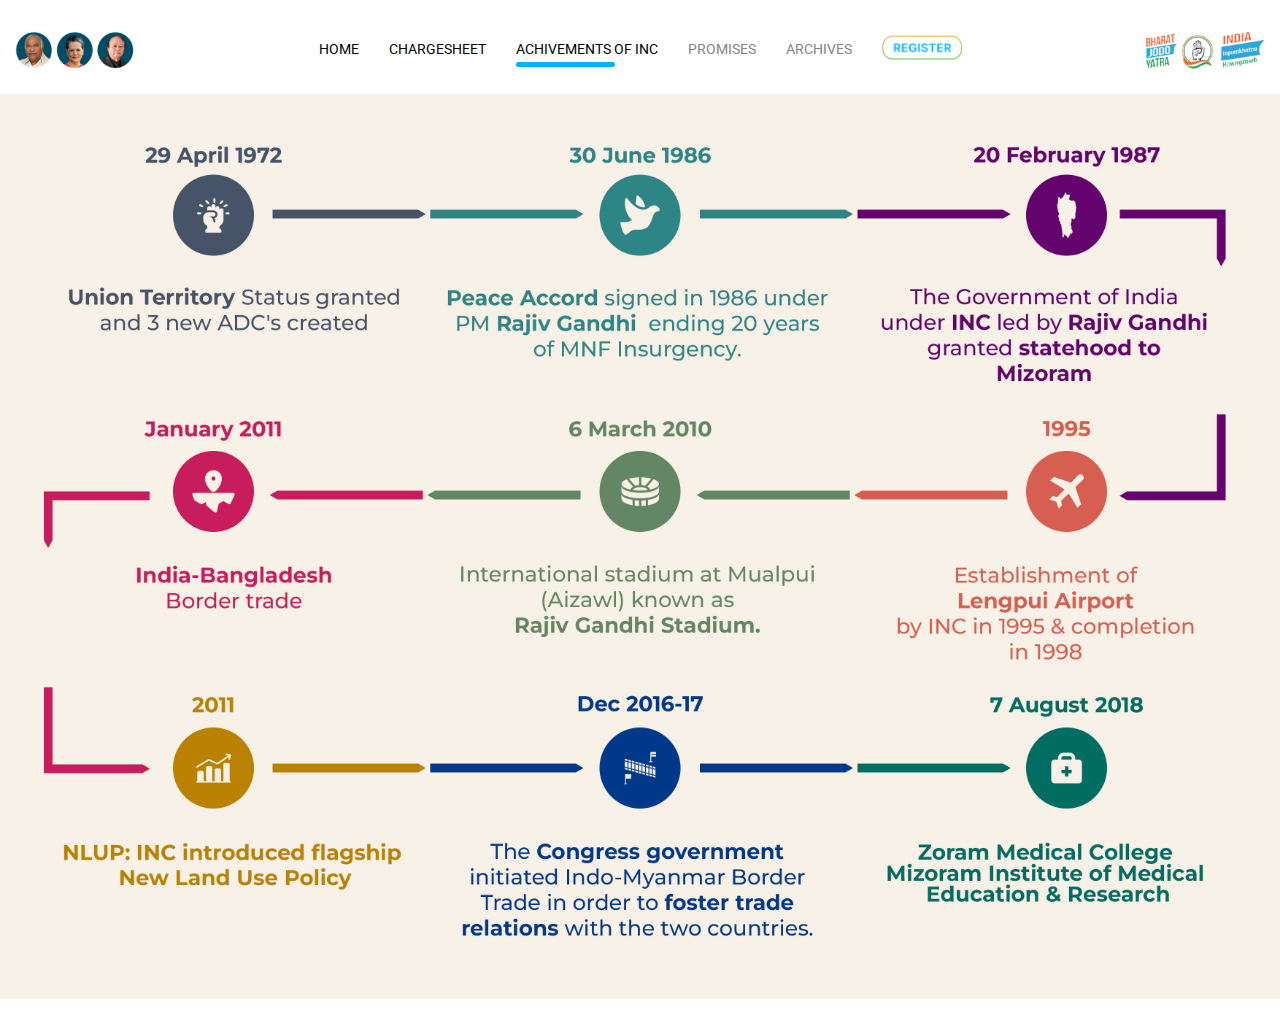
==== achivements.html @ 6886accd "achive." ====
<!doctype html>
<html lang="en">
  <head>
    <meta charset="utf-8">
    <meta name="viewport" content="width=device-width, initial-scale=1, shrink-to-fit=no">
    <title>Informizoram</title>
    <link rel="icon" type="image/x-icon" href="images/favicon.ico">
    <!--Custom CSS-->
    <link rel="stylesheet" type="text/css" href="css/style.css">
    <!--Google font roboto cdn start-->
    <link rel="preconnect" href="https://fonts.googleapis.com">
    <link rel="preconnect" href="https://fonts.gstatic.com" crossorigin>
    <link href="https://fonts.googleapis.com/css2?family=Roboto:wght@300;400;500;700;900&display=swap" rel="stylesheet">
    <!--Google font roboto cdn end-->
    <script src="https://ajax.googleapis.com/ajax/libs/jquery/3.7.1/jquery.min.js"></script>
  </head>
  <body>
    <!--Header Section Start-->
    <div class="nav_sec">
      <div class="navbar">
        <div class="navbar_lead">
          <img src="images/leaders.png" alt="logo"/>
    </div>
        <nav>
          <div class="nav_menu">
            <span></span>
            <span></span>
            <span></span>
          </div>
          <ul class="navbar_ul">
            <li class="navbar_li">
              <a href="index.html" class="navbar_anchor">HOME</a>
            </li>
            <li class="navbar_li">
              <a href="chargesheet.html" class="navbar_anchor">CHARGESHEET</a>
            </li>
            <li class="navbar_li">
              <a href="achivements.html" class="navbar_anchor active_nav">ACHIVEMENTS OF INC</a>
            </li>
            <li class="navbar_li">
              <a href="javascript:void(0)" class="navbar_anchor disable">PROMISES</a>
            </li>
            <li class="navbar_li">
              <a href="javascript:void(0)" class="navbar_anchor disable">ARCHIVES</a>
            </li>
            <li class="navbar_li">
              <a href="https://forms.gle/mt14nNWdo1T8io9u5" target="_blank"><img src="images/reg-btn.png" alt="logo" width="80"/>
              </a>
            </li>
          </ul>
        </nav>
        <div class="navbar_logo">
              <img src="images/logo.png" alt="logo"/>
        </div>
      </div>
    </div>
    <!--Header Section End-->
    <!--Banner Section Start-->
    <div class="achive_sec">
      <div class="achive_info common_container">
         <img src="images/achievments.jpg" alt="achievments"/>
      </div>
    </div>
    <!--Banner Section End-->
    <!--Custom JS file-->
    <script src="js/min.js"></script>
  </body>
</html>
---- css/style.css ----
*{
    margin: 0;
    padding: 0;
    -webkit-box-sizing: border-box;
            box-sizing: border-box;
}

body{
    font-family: 'Roboto', sans-serif;
}

.common_container{
    width: 100%;
    max-width: 1320px;
    margin: 0 auto;
}

/**************Nav Bar Start*******************/
.nav_sec{
    padding: 30px 0 0 0;
}

@media screen and (max-width:1000px) {
    .nav_sec{
        padding: 20px 0 20px 0;
    }
}

.info_common__container{
    width: 100%;
    max-width: 1320px;
    margin: 0 auto;
}

.navbar{
    width: 100%;
    max-width: 1320px;
    padding: 0 15px;
    margin: 0 auto;
    display: -webkit-box;
    display: -ms-flexbox;
    display: flex;
    -webkit-box-pack: justify;
        -ms-flex-pack: justify;
            justify-content: space-between;
    -webkit-box-align: center;
        -ms-flex-align: center;
            align-items: center;
}

@media screen and (max-width:1000px) {
    nav{
        border-bottom: none;
        -webkit-box-ordinal-group: 4;
            -ms-flex-order: 3;
                order: 3;
    }
}

.navbar_lead img{
    width: 120px;
}

.navbar_logo img{
    width: 120px;
}

@media screen and (max-width:1000px) {
    .navbar_lead img,.navbar_logo img{
        position: relative;
        z-index: 2;
        width: 120px;
    }
}

.navbar_ul{
    display: -webkit-box;
    display: -ms-flexbox;
    display: flex;
    gap: 10px;
    -webkit-transition: all .3s ease-in;
    -o-transition: all .3s ease-in;
    transition: all .3s ease-in;
}

@media screen and (max-width:1000px) {
    .navbar_ul{
    height: 100%;
    width: 0%;
    position: absolute;
    z-index: 1;
    top: 0;
    right: 0;
    background: #fff;
    -webkit-box-orient: vertical;
    -webkit-box-direction: normal;
        -ms-flex-direction: column;
            flex-direction: column;
    padding-top: 85px;
    }
}

.navbar_mob .navbar_ul{
    width: 50%;
}


@media screen and (max-width:600px) {
    .navbar_mob .navbar_ul{
        width: 100%;
    }   
}

.navbar_li{
    list-style-type: none;
    padding: 0 10px 5px 10px;
}

@media screen and (max-width:1000px) {
    .navbar_li{
        display: none;
        padding: 20px 20px;
        opacity: 0;
        -webkit-transition: all .3s ease;
        -o-transition: all .3s ease;
        transition: all .3s ease;
    }

    .navbar_mob .navbar_li{
        opacity: 1;
        display: block;
    } 
}


.navbar_anchor{
    position: relative;
    color: #000;
    text-decoration: none;
    font-size: 14px;
    line-height: 28px;
    padding: 0 0 10px 0;
    -webkit-transition: all .3s ease;
    -o-transition: all .3s ease;
    transition: all .3s ease;
}

@media screen and (max-width:1000px) {
    .navbar_anchor{
        display: block;
        color: #000;
        width: 100%;
    }   
}

.navbar_anchor::before{
    content: ' ';
    width: 0%;
    height: 5px;
    background-color: #00B2FF;
    position: absolute;
    bottom: 0;
    left: 0;
    border-radius: 5px;
    -webkit-transition: all .3s ease;
    -o-transition: all .3s ease;
    transition: all .3s ease;
 }


.navbar_anchor:hover::before{
    content: ' ';
    width: 70%;
    height: 5px;
    background-color: #00B2FF;
    position: absolute;
    bottom: 0;
    left: 0;
    border-radius: 5px;
 }

.active_nav::before{
   content: ' ';
   width: 70%;
   height: 5px;
   background-color: #00B2FF;
   position: absolute;
   bottom: 0;
   left: 0;
   border-radius: 5px;
}

.disable{
    color: #848484;
}

/* .navbar_anchor:hover{
    border-bottom: solid 5px #2b7be8;
} */


@media screen and (max-width:1000px) {
    .active_nav{
       color: #000;
    }   
}

@media screen and (max-width:1000px) {
    .register_btn{
        background-color: #fff;
        color: #000;
        padding: 15px 20px;
    }
    .register_btn:hover{
        -webkit-box-shadow: 0px 3px 15px rgba(0,0,0,0.2);
                box-shadow: 0px 3px 15px rgba(0,0,0,0.2);
    }
}

/*****nav mobile*************/
.nav_menu{
    display: none;
}
@media screen and (max-width:1000px) {
.nav_menu{
    display: block;
    position: relative;
    z-index: 2;
    top: 4px;
    right: 18px;
    padding: 10px;
}

.nav_menu span {
    display: block;
    width: 33px;
    height: 4px;
    margin-bottom: 5px;
    position: relative;
    background: #000;
    border-radius: 3px;
    z-index: 1;
    -webkit-transform-origin: 4px 0px;
        -ms-transform-origin: 4px 0px;
            transform-origin: 4px 0px;
    -webkit-transition: background 0.5s cubic-bezier(0.77,0.2,0.05,1.0), opacity 0.55s ease, -webkit-transform 0.5s cubic-bezier(0.77,0.2,0.05,1.0);
    transition: background 0.5s cubic-bezier(0.77,0.2,0.05,1.0), opacity 0.55s ease, -webkit-transform 0.5s cubic-bezier(0.77,0.2,0.05,1.0);
    -o-transition: transform 0.5s cubic-bezier(0.77,0.2,0.05,1.0), background 0.5s cubic-bezier(0.77,0.2,0.05,1.0), opacity 0.55s ease;
    transition: transform 0.5s cubic-bezier(0.77,0.2,0.05,1.0), background 0.5s cubic-bezier(0.77,0.2,0.05,1.0), opacity 0.55s ease;
    transition: transform 0.5s cubic-bezier(0.77,0.2,0.05,1.0), background 0.5s cubic-bezier(0.77,0.2,0.05,1.0), opacity 0.55s ease, -webkit-transform 0.5s cubic-bezier(0.77,0.2,0.05,1.0);
}

.navbar_mob .nav_menu span{
    opacity: 1;
    -webkit-transform: rotate(45deg) translate(-2px, -20px);
        -ms-transform: rotate(45deg) translate(-2px, -20px);
            transform: rotate(45deg) translate(-2px, -20px);
    background: #232323;   
}

.navbar_mob .nav_menu span:nth-last-child(3) {
    opacity: 0;
    -webkit-transform: rotate(0deg) scale(0.2, 0.2);
        -ms-transform: rotate(0deg) scale(0.2, 0.2);
            transform: rotate(0deg) scale(0.2, 0.2);
}

.navbar_mob .nav_menu span:nth-last-child(2) {
    -webkit-transform: rotate(-45deg) translate(0, 14px);
        -ms-transform: rotate(-45deg) translate(0, 14px);
            transform: rotate(-45deg) translate(0, 14px);
}

}

.registerbar{
    position: relative;
}
/**************Nav Bar End*******************/


/**************Banner Section Start*******************/

.banner_vid{
    padding:  10px 0 0 0;
}

@media screen and (max-width:1000px) {
    .banner_vid{
        padding: 0;
    }
}

.banner_vid video{
    width: 100%;
}

.banner_vid-dktp{
    display: block;
}

.banner_vid-mb{
    display: none;
}

@media screen and (max-width:600px) {
    .banner_vid-dktp{
        display: none;
    }
    .banner_vid-mb{
        display: block;
    }
}

/**************Banner Section End*******************/

/**************Book Section Start*******************/
h2 {
	margin-top: 0;
	margin-bottom: 0.5rem;
}
button {
	border-radius: 0;
}
button:focus {
	outline: 1px dotted;
	outline: 5px auto -webkit-focus-ring-color;
}
button {
	margin: 0;
	font-family: inherit;
	font-size: inherit;
	line-height: inherit;
}
button {
	overflow: visible;
}
button {
	text-transform: none;
}
[type="button"],
button {
	-webkit-appearance: button;
}
[type="button"]::-moz-focus-inner,
button::-moz-focus-inner {
	padding: 0;
	border-style: none;
}
h2 {
	margin-bottom: 0.5rem;
	font-weight: 500;
	line-height: 1.2;
}
h2 {
	font-size: 2rem;
}
.container {
	width: 100%;
	padding-right: 15px;
	padding-left: 15px;
	margin-right: auto;
	margin-left: auto;
}
@media (min-width: 576px) {
	.container {
		max-width: 540px;
	}
}
@media (min-width: 768px) {
	.container {
		max-width: 720px;
	}
}
@media (min-width: 992px) {
	.container {
		max-width: 960px;
	}
}
@media (min-width: 1200px) {
	.container {
		max-width: 1140px;
	}
}
@media (min-width: 576px) {
	.container {
		max-width: 540px;
	}
}
@media (min-width: 768px) {
	.container {
		max-width: 720px;
	}
}
@media (min-width: 992px) {
	.container {
		max-width: 960px;
	}
}
@media (min-width: 1200px) {
	.container {
		max-width: 1140px;
	}
}
.btn {
	display: inline-block;
	font-weight: 400;
	color: #212529;
	text-align: center;
	vertical-align: middle;
	-webkit-user-select: none;
	-moz-user-select: none;
	-ms-user-select: none;
	user-select: none;
	background-color: transparent;
	border: 1px solid transparent;
	padding: 0.375rem 0.75rem;
	font-size: 1rem;
	line-height: 1.5;
	border-radius: 0.25rem;
	-webkit-transition: color 0.15s ease-in-out, background-color 0.15s ease-in-out,
		border-color 0.15s ease-in-out, -webkit-box-shadow 0.15s ease-in-out;
	transition: color 0.15s ease-in-out, background-color 0.15s ease-in-out,
		border-color 0.15s ease-in-out, -webkit-box-shadow 0.15s ease-in-out;
	-o-transition: color 0.15s ease-in-out, background-color 0.15s ease-in-out,
		border-color 0.15s ease-in-out, box-shadow 0.15s ease-in-out;
	transition: color 0.15s ease-in-out, background-color 0.15s ease-in-out,
		border-color 0.15s ease-in-out, box-shadow 0.15s ease-in-out;
	transition: color 0.15s ease-in-out, background-color 0.15s ease-in-out,
		border-color 0.15s ease-in-out, box-shadow 0.15s ease-in-out, -webkit-box-shadow 0.15s ease-in-out;
}
@media (prefers-reduced-motion: reduce) {
	.btn {
		-webkit-transition: none;
		-o-transition: none;
		transition: none;
	}
}
.btn:hover {
	color: #212529;
	text-decoration: none;
}
.btn:focus {
	outline: 0;
	-webkit-box-shadow: 0 0 0 0.2rem rgba(0, 123, 255, 0.25);
	        box-shadow: 0 0 0 0.2rem rgba(0, 123, 255, 0.25);
}
.btn:disabled {
	opacity: 0.65;
}
.btn-primary {
	color: #fff;
	background-color: #007bff;
	border-color: #007bff;
}
.btn-primary:hover {
	color: #fff;
	background-color: #0069d9;
	border-color: #0062cc;
}
.btn-primary:focus {
	color: #fff;
	background-color: #0069d9;
	border-color: #0062cc;
	-webkit-box-shadow: 0 0 0 0.2rem rgba(38, 143, 255, 0.5);
	        box-shadow: 0 0 0 0.2rem rgba(38, 143, 255, 0.5);
}
.btn-primary:disabled {
	color: #fff;
	background-color: #007bff;
	border-color: #007bff;
}
.btn-secondary {
	color: #fff;
	background-color: #6c757d;
	border-color: #6c757d;
}
.btn-secondary:hover {
	color: #fff;
	background-color: #5a6268;
	border-color: #545b62;
}
.btn-secondary:focus {
	color: #fff;
	background-color: #5a6268;
	border-color: #545b62;
	-webkit-box-shadow: 0 0 0 0.2rem rgba(130, 138, 145, 0.5);
	        box-shadow: 0 0 0 0.2rem rgba(130, 138, 145, 0.5);
}
.btn-secondary:disabled {
	color: #fff;
	background-color: #6c757d;
	border-color: #6c757d;
}
.btn-info {
	color: #fff;
	background-color: #17a2b8;
	border-color: #17a2b8;
}
.btn-info:hover {
	color: #fff;
	background-color: #138496;
	border-color: #117a8b;
}
.btn-info:focus {
	color: #fff;
	background-color: #138496;
	border-color: #117a8b;
	-webkit-box-shadow: 0 0 0 0.2rem rgba(58, 176, 195, 0.5);
	        box-shadow: 0 0 0 0.2rem rgba(58, 176, 195, 0.5);
}
.btn-info:disabled {
	color: #fff;
	background-color: #17a2b8;
	border-color: #17a2b8;
}
.btn-sm {
	padding: 0.25rem 0.5rem;
	font-size: 0.875rem;
	line-height: 1.5;
	border-radius: 0.2rem;
}
.btn-group {
	position: relative;
	display: -ms-inline-flexbox;
	display: -webkit-inline-box;
	display: inline-flex;
	vertical-align: middle;
}
.btn-group > .btn {
	position: relative;
	-ms-flex: 1 1 auto;
	-webkit-box-flex: 1;
	        flex: 1 1 auto;
}
.btn-group > .btn:hover {
	z-index: 1;
}
.btn-group > .btn:active,
.btn-group > .btn:focus {
	z-index: 1;
}
.btn-group > .btn:not(:first-child) {
	margin-left: -1px;
}
.btn-group > .btn:not(:last-child):not(.dropdown-toggle) {
	border-top-right-radius: 0;
	border-bottom-right-radius: 0;
}
.btn-group > .btn:not(:first-child) {
	border-top-left-radius: 0;
	border-bottom-left-radius: 0;
}
.bg-light {
	background-color: #f8f9fa !important;
}
.overflow-hidden {
	overflow: hidden !important;
}
.mb-2 {
	margin-bottom: 0.5rem !important;
}
.mt-3 {
	margin-top: 1rem !important;
}
.mb-3 {
	margin-bottom: 1rem !important;
}
.pt-3 {
	padding-top: 1rem !important;
}
.pb-3 {
	padding-bottom: 1rem !important;
}
.text-center {
	text-align: center !important;
}
@media print {
	*,
	::after,
	::before {
		text-shadow: none !important;
		-webkit-box-shadow: none !important;
		        box-shadow: none !important;
	}
	h2 {
		orphans: 3;
		widows: 3;
	}
	h2 {
		page-break-after: avoid;
	}
	.container {
		min-width: 992px !important;
	}
}
/*! CSS Used from: https://nodlik.github.io/StPageFlip/static/style.css */
.demo-block {
	border-top: solid 1px #dcdcdc;
	border-bottom: solid 1px #dcdcdc;
}
.flip-book {
	-webkit-box-shadow: 0 0 20px 0 rgba(0, 0, 0, 0.5);
	        box-shadow: 0 0 20px 0 rgba(0, 0, 0, 0.5);
	margin: 0 auto;
	display: none;
}
.page {
	padding: 20px;
	background-color: #fdfaf7;
	color: #785e3a;
	border: solid 1px #c2b5a3;
	overflow: hidden;
}
.page .page-content {
	width: 100%;
	height: 100%;
	display: -webkit-box;
	display: -ms-flexbox;
	display: flex;
	-webkit-box-orient: vertical;
	-webkit-box-direction: normal;
	    -ms-flex-direction: column;
	        flex-direction: column;
	-webkit-box-pack: justify;
	    -ms-flex-pack: justify;
	        justify-content: space-between;
	-webkit-box-align: stretch;
	    -ms-flex-align: stretch;
	        align-items: stretch;
}
.page .page-content .page-header {
	height: 30px;
	font-size: 100%;
	text-transform: uppercase;
	text-align: center;
}
.page .page-content .page-image {
	height: 100%;
	background-size: contain;
	background-position: center center;
	background-repeat: no-repeat;
}
.page .page-content .page-text {
	height: 100%;
	-webkit-box-flex: 1;
	    -ms-flex-positive: 1;
	        flex-grow: 1;
	font-size: 80%;
	text-align: justify;
	margin-top: 10px;
	padding-top: 10px;
	-webkit-box-sizing: border-box;
	        box-sizing: border-box;
	border-top: solid 1px #f4e8d7;
}
.page .page-content .page-footer {
	height: 30px;
	border-top: solid 1px #f4e8d7;
	font-size: 80%;
	color: #998466;
}
.page.--left {
	border-right: 0;
	-webkit-box-shadow: inset -7px 0 30px -7px rgba(0, 0, 0, 0.4);
	        box-shadow: inset -7px 0 30px -7px rgba(0, 0, 0, 0.4);
}
.page.--right {
	border-left: 0;
	-webkit-box-shadow: inset 7px 0 30px -7px rgba(0, 0, 0, 0.4);
	        box-shadow: inset 7px 0 30px -7px rgba(0, 0, 0, 0.4);
}
.page.--right .page-footer {
	text-align: right;
}
/*! CSS Used from: Embedded */
.stf__wrapper {
	position: relative;
	display: block;
	-webkit-box-sizing: border-box;
	        box-sizing: border-box;
	-webkit-transform: translateZ(0);
	        transform: translateZ(0);
}
.stf__wrapper canvas {
	position: absolute;
	width: 100%;
	height: 100%;
	left: 0;
	top: 0;
}
.stf__block {
	position: absolute;
	width: 100%;
	height: 100%;
	-webkit-box-sizing: border-box;
	        box-sizing: border-box;
}
.stf__item {
	display: none;
	position: absolute;
}

#buttonDemoSelection{
  position: absolute;
}

.btn-hidden{
    visibility: hidden;
}
/**************Book Section End*******************/

/**************Achivement Section Start*******************/
.achive_sec{
    padding: 20px 0;
}
.achive_info img{
 width: 100%;
}
/**************Achivement Section End*******************/
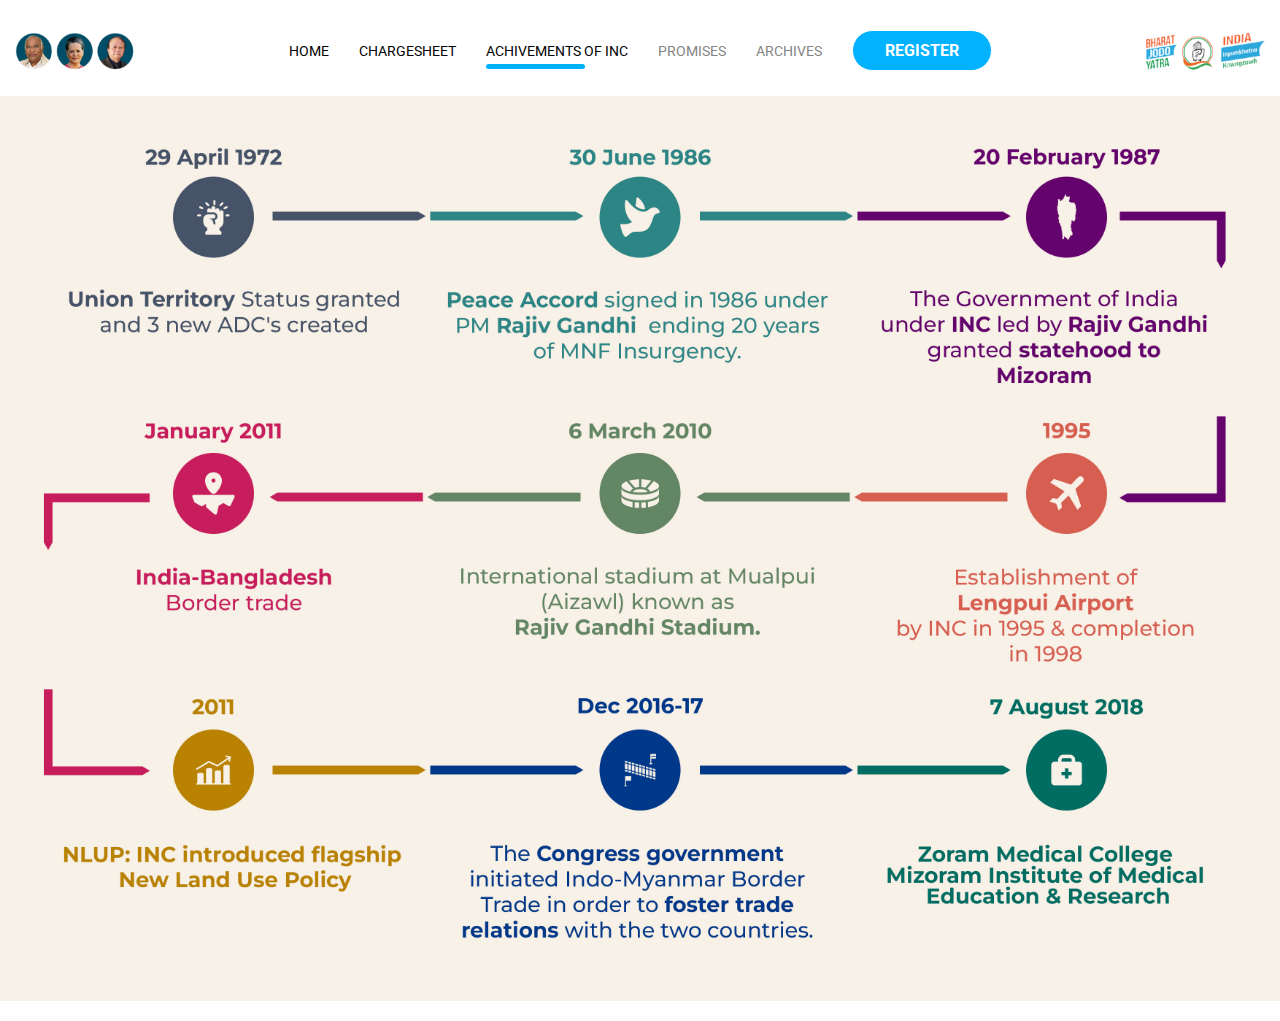
==== commit d0cd151a: "new register" ====
--- a/achivements.html
+++ b/achivements.html
@@ -19,7 +19,8 @@
     <div class="nav_sec">
       <div class="navbar">
         <div class="navbar_lead">
-          <img src="images/leaders.png" alt="logo"/>
+          <a href="index.html">
+          <img src="images/leaders.png" alt="logo"/></a>
     </div>
         <nav>
           <div class="nav_menu">
@@ -44,8 +45,13 @@
               <a href="javascript:void(0)" class="navbar_anchor disable">ARCHIVES</a>
             </li>
             <li class="navbar_li">
-              <a href="https://forms.gle/mt14nNWdo1T8io9u5" target="_blank"><img src="images/reg-btn.png" alt="logo" width="80"/>
-              </a>
+              <a href="https://forms.gle/mt14nNWdo1T8io9u5" target="_blank">
+                <button class="button button--primary button-effect--pulse">
+                  <span class="button__text">REGISTER</span>
+                </button></a>
+                <!-- <a href="https://forms.gle/mt14nNWdo1T8io9u5" target="_blank">
+                  <img src="images/reg-btn.png" alt="logo" width="80"/>
+                </a> -->
             </li>
           </ul>
         </nav>
@@ -58,7 +64,8 @@
     <!--Banner Section Start-->
     <div class="achive_sec">
       <div class="achive_info common_container">
-         <img src="images/achievments.jpg" alt="achievments"/>
+         <img src="images/achievments.jpg" alt="achievments" class="achive_dkstp"/>
+         <img src="images/achievments-mob.png" alt="achievments" class="achive_mob"/>
       </div>
     </div>
     <!--Banner Section End-->
--- a/css/style.css
+++ b/css/style.css
@@ -77,6 +77,7 @@
     display: -webkit-box;
     display: -ms-flexbox;
     display: flex;
+	align-items: center;
     gap: 10px;
     -webkit-transition: all .3s ease-in;
     -o-transition: all .3s ease-in;
@@ -205,17 +206,53 @@
     }   
 }
 
-@media screen and (max-width:1000px) {
-    .register_btn{
-        background-color: #fff;
-        color: #000;
-        padding: 15px 20px;
-    }
-    .register_btn:hover{
-        -webkit-box-shadow: 0px 3px 15px rgba(0,0,0,0.2);
-                box-shadow: 0px 3px 15px rgba(0,0,0,0.2);
-    }
-}
+
+.button {
+	padding: 10px 2rem;
+	background: #dddcd1;
+	border: 1px solid #b2af96;
+	cursor: pointer;
+	border-radius: 30px;
+	color: #fff;
+	font-weight: 700;
+  }
+  .button__text {
+	color: #fff;
+  }
+  .button:hover {
+	animation: none;
+	border-color: transparent;
+	box-shadow: inset 0 0 0 2px #000;
+  }
+  
+  .button--primary {
+	border-color: #00B2FF;
+	background: #00B2FF;
+  }
+  .button--primary.button-effect--pulse {
+	border-color: #fff;
+	color: #00B2FF;
+  }
+  
+  .button-effect--pulse {
+	animation: button__pulse 2s infinite;
+  }
+  
+  @keyframes button__pulse {
+	0% {
+	  box-shadow: 0 0;
+	}
+	70% {
+	  box-shadow: 0 0 6px 10px rgba(255, 255, 255, 0);
+	}
+	100% {
+	  box-shadow: 0 0 0 0 rgba(255, 255, 255, 0);
+	}
+  }
+
+/* @media screen and (max-width:1000px) {
+    
+} */
 
 /*****nav mobile*************/
 .nav_menu{
@@ -717,4 +754,22 @@
 .achive_info img{
  width: 100%;
 }
+
+.achive_dkstp{
+	display: block;
+}
+
+.achive_mob{
+	display: none;
+}
+
+@media screen and (max-width:600px) {
+	.achive_dkstp{
+		display: block;
+	}
+	.achive_mob{
+		display: none;
+	}
+}
+
 /**************Achivement Section End*******************/
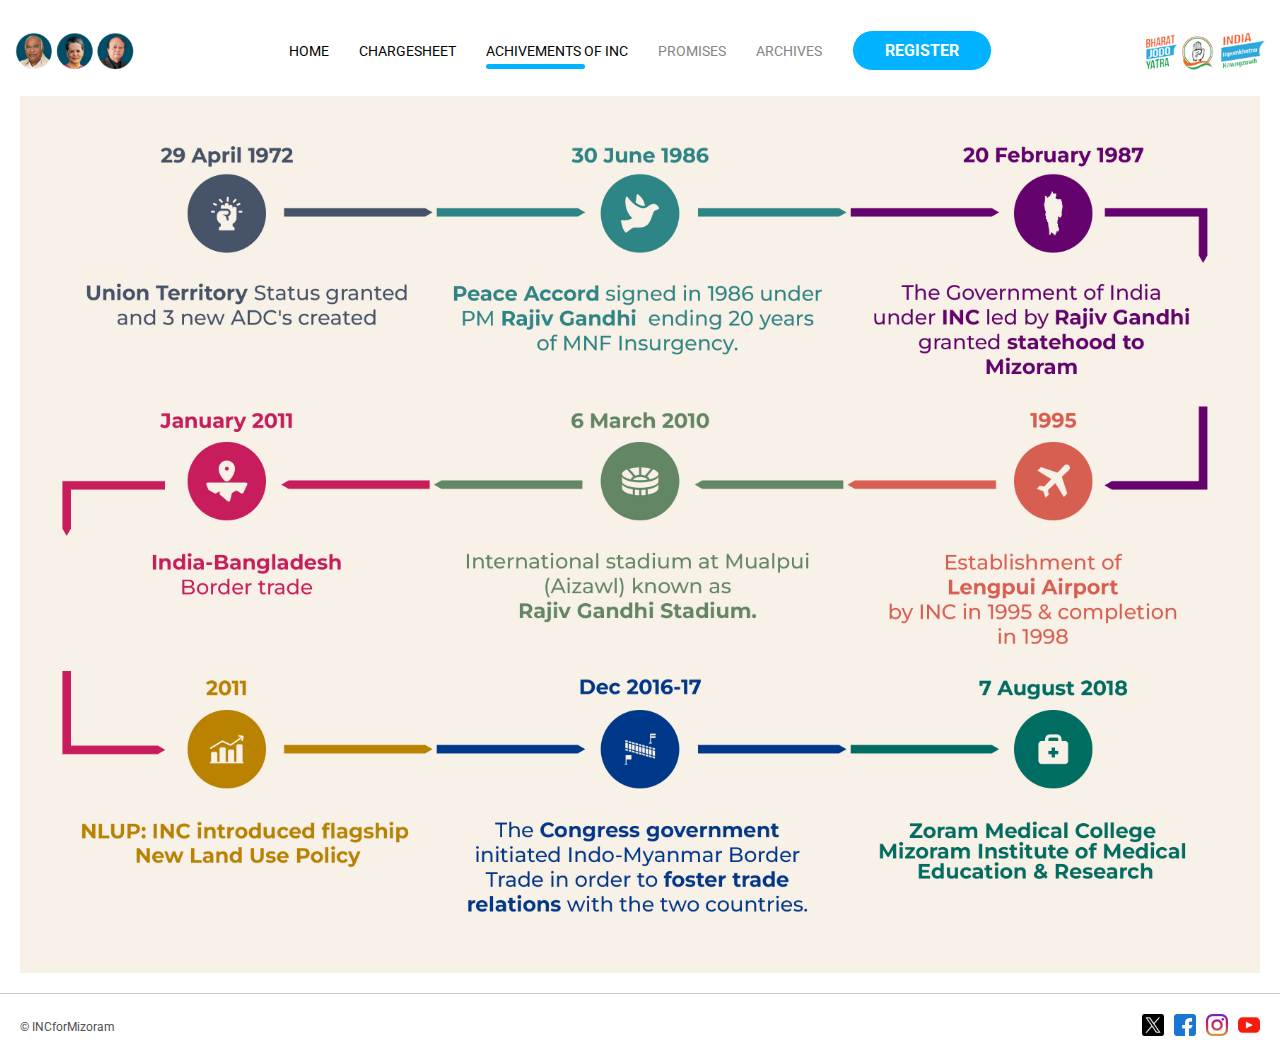
==== commit c1c927b4: "social media" ====
--- a/achivements.html
+++ b/achivements.html
@@ -39,10 +39,10 @@
               <a href="achivements.html" class="navbar_anchor active_nav">ACHIVEMENTS OF INC</a>
             </li>
             <li class="navbar_li">
-              <a href="javascript:void(0)" class="navbar_anchor disable">PROMISES</a>
+              <a href="promises.html" class="navbar_anchor disable">PROMISES</a>
             </li>
             <li class="navbar_li">
-              <a href="javascript:void(0)" class="navbar_anchor disable">ARCHIVES</a>
+              <a href="archives.html" class="navbar_anchor disable">ARCHIVES</a>
             </li>
             <li class="navbar_li">
               <a href="https://forms.gle/mt14nNWdo1T8io9u5" target="_blank">
@@ -61,14 +61,49 @@
       </div>
     </div>
     <!--Header Section End-->
-    <!--Banner Section Start-->
+    <!--Achive Section Start-->
     <div class="achive_sec">
       <div class="achive_info common_container">
          <img src="images/achievments.jpg" alt="achievments" class="achive_dkstp"/>
-         <img src="images/achievments-mob.png" alt="achievments" class="achive_mob"/>
+         <img src="images/achievments-mob.jpeg" alt="achievments" class="achive_mob"/>
       </div>
     </div>
-    <!--Banner Section End-->
+    <!--Achive Section End-->
+    <!--Footer Section Start-->
+    <footer>
+      <div class="common_container">
+         <div class="footer__info">
+             <div class="footer__copy_txt">
+               <p class="footer_copy__txt">© INCforMizoram</p>
+             </div>
+             <div class="footer__social_media">
+                <ul class="social__media_wrap">
+                 <li class="social__media_link">
+                   <a href="https://twitter.com/INCMizoram" target="_blank">
+                     <img src="images/twitter.png" alt="socialmedia"/>
+                   </a>
+                  </li>
+                  <li class="social__media_link">
+                   <a href="https://www.facebook.com/INCMizoram" target="_blank">
+                     <img src="images/facebook.png" alt="socialmedia"/>
+                   </a>
+                  </li>
+                  <li class="social__media_link">
+                   <a href="https://www.instagram.com/incmizoram/" target="_blank">
+                     <img src="images/instagram.png" alt="socialmedia"/>
+                   </a>
+                  </li>
+                  <li class="social__media_link">
+                   <a href="https://www.youtube.com/@MPCC2023" target="_blank">
+                     <img src="images/youtube.png" alt="socialmedia"/>
+                   </a>
+                  </li>
+                </ul>
+             </div>
+         </div>
+      </div>
+   </footer>
+   <!--Footer Section End-->
     <!--Custom JS file-->
     <script src="js/min.js"></script>
   </body>
--- a/css/style.css
+++ b/css/style.css
@@ -13,6 +13,7 @@
     width: 100%;
     max-width: 1320px;
     margin: 0 auto;
+	padding: 0 20px;
 }
 
 /**************Nav Bar Start*******************/
@@ -37,7 +38,7 @@
     max-width: 1320px;
     padding: 0 15px;
     margin: 0 auto;
-    display: -webkit-box;
+    display: -webkit-bo-x;
     display: -ms-flexbox;
     display: flex;
     -webkit-box-pack: justify;
@@ -68,7 +69,7 @@
 @media screen and (max-width:1000px) {
     .navbar_lead img,.navbar_logo img{
         position: relative;
-        z-index: 2;
+        z-index: 999;
         width: 120px;
     }
 }
@@ -89,7 +90,7 @@
     height: 100%;
     width: 0%;
     position: absolute;
-    z-index: 1;
+    z-index: 33;
     top: 0;
     right: 0;
     background: #fff;
@@ -193,6 +194,11 @@
 
 .disable{
     color: #848484;
+	transition: all .3s ease;
+}
+
+.disable:hover{
+	color: #000;
 }
 
 /* .navbar_anchor:hover{
@@ -262,7 +268,7 @@
 .nav_menu{
     display: block;
     position: relative;
-    z-index: 2;
+    z-index: 999;
     top: 4px;
     right: 18px;
     padding: 10px;
@@ -318,6 +324,73 @@
 
 /**************Banner Section Start*******************/
 
+.banner_sec{
+	position: relative;
+}
+
+.banner_sec::before{
+   content: ' ';
+   width: 100%;
+   height: 100%;
+   background: rgb(0,0,0);
+background: linear-gradient(180deg, rgba(0,0,0,0) 0%, rgba(1,107,154,0.31976540616246496) 35%, rgba(1,107,154,1) 100%);
+   position: absolute;
+   z-index: 1;	
+}
+
+.banner_info{
+	max-width: 530px;
+	text-align: center;
+	position: absolute;
+	z-index: 2;
+	bottom: 0;
+	left: 50%;
+	transform: translate(-50%, -50%);
+}
+
+@media screen and (max-width:600px) {
+	.banner_info{
+		width: 100%;
+		padding: 0 20px;
+	}
+}
+
+.banner_txt{
+	color: #fff;
+	font-size: 24px;
+	line-height: 30px;
+	margin-bottom: 30px;
+}
+
+@media screen and (max-width:600px) {
+	.banner_txt{
+		font-size: 14px;
+		line-height: 22px;
+	}	
+}
+
+.banner_copy__txt{
+	color: #fff;
+	font-size: 12px;
+	line-height: 20px;
+	margin-top: 100px;
+}
+
+@media screen and (max-width:600px) {
+	.banner_copy__txt{
+		margin-top: 30px;
+	}	
+}
+
+.banner__reg_btn{
+	background-color: #fff;
+	border-radius: 5px;
+	padding: 8px 20px;
+	color: #0062cc;
+	text-decoration: none;
+	font-weight: bold;
+}
+
 .banner_vid{
     padding:  10px 0 0 0;
 }
@@ -359,10 +432,7 @@
 button {
 	border-radius: 0;
 }
-button:focus {
-	outline: 1px dotted;
-	outline: 5px auto -webkit-focus-ring-color;
-}
+
 button {
 	margin: 0;
 	font-family: inherit;
@@ -765,11 +835,298 @@
 
 @media screen and (max-width:600px) {
 	.achive_dkstp{
+		display: none;
+	}
+	.achive_mob{
 		display: block;
 	}
-	.achive_mob{
-		display: none;
-	}
 }
 
 /**************Achivement Section End*******************/
+
+/**************Live Stear Start*******************/
+.banner_vid{
+	position: relative;
+}
+
+.banner_live__img{
+	position: absolute;
+	top: 30px;
+	left: 30px;
+	cursor: pointer;
+	z-index: 1;
+}
+
+/**************Live Stear End*******************/
+
+/**************Filter gallery Start*******************/
+a {
+	text-decoration: none;
+	cursor: pointer;
+	outline: 0;
+  }
+  
+  .section-padding {
+	padding-top: 80px;
+  }
+  
+  .gallery-section {
+	position: relative;
+	z-index: 1;
+  }
+  
+  .title {
+	font-size: 46px;
+	font-weight: 700;
+	font-family: "Playfair Display", serif;
+	color: #f44336;
+  }
+  
+  .filter {
+	text-align: center;
+	max-width: 1050px;
+	margin: auto;
+  }
+  
+  .btn {
+	padding: 8px 12px;
+	margin: 5px 4px 4px 0;
+	display: inline-block;
+	color: #000;
+	border: 1px solid #000;
+	transition: all 0.4s;
+	border-radius: 3px;
+	font-size: 14px;
+	font-weight: 500;
+  }
+  .btn:hover,
+  .btn-active {
+	border: solid 1px #00b2ff;
+	color: #00b2ff;
+	-webkit-transform: translateY(3px);
+	-ms-transform: translateY(3px);
+	transform: translateY(3px);
+  }
+  .gallery {
+	display: flex;
+	justify-content: center;
+	width: fit-content;
+	max-width: 1320px;
+	flex-wrap: wrap;
+	margin: 25px auto;
+	/* gap: 14px; */
+  }
+  .gallery a {
+	display: flex;
+  }
+  .gallery .img_thumbnail {
+	width: 200px;
+	height: 220px;
+	object-fit: cover;
+	transition: 0.3s ease-in-out;
+	border-radius: 12px;
+	overflow: hidden;
+	margin: 10px 10px;
+  }
+  
+  .gallery .img_thumbnail:hover {
+	transform: scale(1.1);
+  }
+  
+  .sets .hide,
+  .sets .pophide {
+	width: 0%;
+	opacity: 0;
+  }
+
+  .closeBtn::after{
+		content: url('../images/close.png');
+  }
+  
+  .closeBtn {
+	position: absolute;
+	cursor: pointer;
+	font-size: 12px;
+	border-radius: 100%;
+	font-weight: 500;
+	right: 25px;
+	top: 25px;
+	color: white;
+	transition: 0.5s linear;
+	outline: none;
+	border: none;
+	background: none;
+  }
+  
+  
+  .openDiv {
+	width: 100%;
+	height: 100vh;
+	background: #000000e7;
+	position: fixed;
+	top: 0;
+	display: flex;
+	flex-direction: column;
+	align-items: center;
+	justify-content: center;
+	left: 0;
+	z-index: 9999;
+  }
+  .imgPreview {
+	width: 70%;
+	object-fit: scale-down;
+	max-height: 40vw;
+	height: auto;
+  }
+  .prevButton,
+  .nextButton {
+	transition: 1s linear;
+	padding: 10px 35px;
+	font-size: 18px;
+	border: none;
+	color: white;
+	background: #0005;
+	border-radius: 10px;
+	border: 1px solid white;
+	margin: 10px;
+  }
+  .prevButton:hover,
+  .nextButton:hover {
+	background: #fff;
+	color: black;
+  }
+  
+  /* resposive CSS Code */
+  
+  @media (max-width: 1199px) {
+	.section-padding {
+	  padding-top: 70px;
+	}
+  }
+  @media (max-width: 991px) {
+	.section-padding {
+	  padding-top: 50px;
+	}
+  }
+  @media (max-width: 767px) {
+	.title {
+	  font-size: 36px;
+	}
+	.gallery .img_thumbnail {
+	  margin: 8px 8px;
+	  width: 175px;
+	}
+	
+	.prevButton,
+	.nextButton {
+	  font-size: 18px;
+	  padding: 8px 25px;
+	}
+  }
+  
+  @media (max-width: 540px) {
+	.section-padding {
+	  padding-top: 30px;
+	}
+  
+	.gallery .img_thumbnail {
+	  margin: 8px 6px;
+	  width: 155px;
+	}
+  
+	.closeBtn {
+	  font-size: 12px;
+	
+	}
+	.prevButton,
+	.nextButton {
+	  font-size: 18px;
+	  padding: 6px 20px;
+	  border-radius: 10px;
+	  margin: 5px;
+	}
+  
+	.imgPreview {
+	  width: 90%;
+	  max-height: 50vh;
+	  height: auto;
+	}
+  }
+
+  .Videos{
+	position: relative;
+  }
+  
+  .vid_play_ico{
+	position: absolute;
+	z-index: 1;
+	top: 50%;
+	left: 50%;
+	transform: translate(-50%, -50%);
+  }
+.vid_play_ico img{
+	max-width: 44px;
+	filter: grayscale(100%);
+}
+.butonsSection{
+	display: none;
+}
+/**************Filter gallery End*******************/
+/************Promises Start*******************/
+.promises_sec{
+	padding: 60px 0;
+}
+
+@media screen and (max-width:600px) {
+	.promises_sec{
+		padding: 30px 0;
+	}	
+}
+
+.promises_wrapper{
+	display: flex;
+	align-items: center;
+	gap: 30px;
+	flex-wrap: wrap;
+	justify-content: center;
+}
+
+.promises_info img{
+	width: 100%;
+	max-width: 600px;
+	border: solid 1px #ccc;
+}
+/************Promises End*******************/
+
+/************Footer Start*******************/
+footer{
+	padding: 20px 0;
+	border-top:solid 1px #ccc;
+}
+.footer_copy__txt{
+	font-size: 12px;
+	color: #504e4e;
+}
+.footer__info{
+	display: flex;
+	align-items: center;
+	justify-content: space-between;
+}
+.social__media_link a img{
+	width: 100%;
+	max-width: 22px;
+}
+
+.social__media_wrap{
+	display: flex;
+	align-items: center;
+	gap: 10px;
+}
+
+.social__media_link{
+	list-style-type: none;
+}
+
+/************Footer End*******************/
+
+
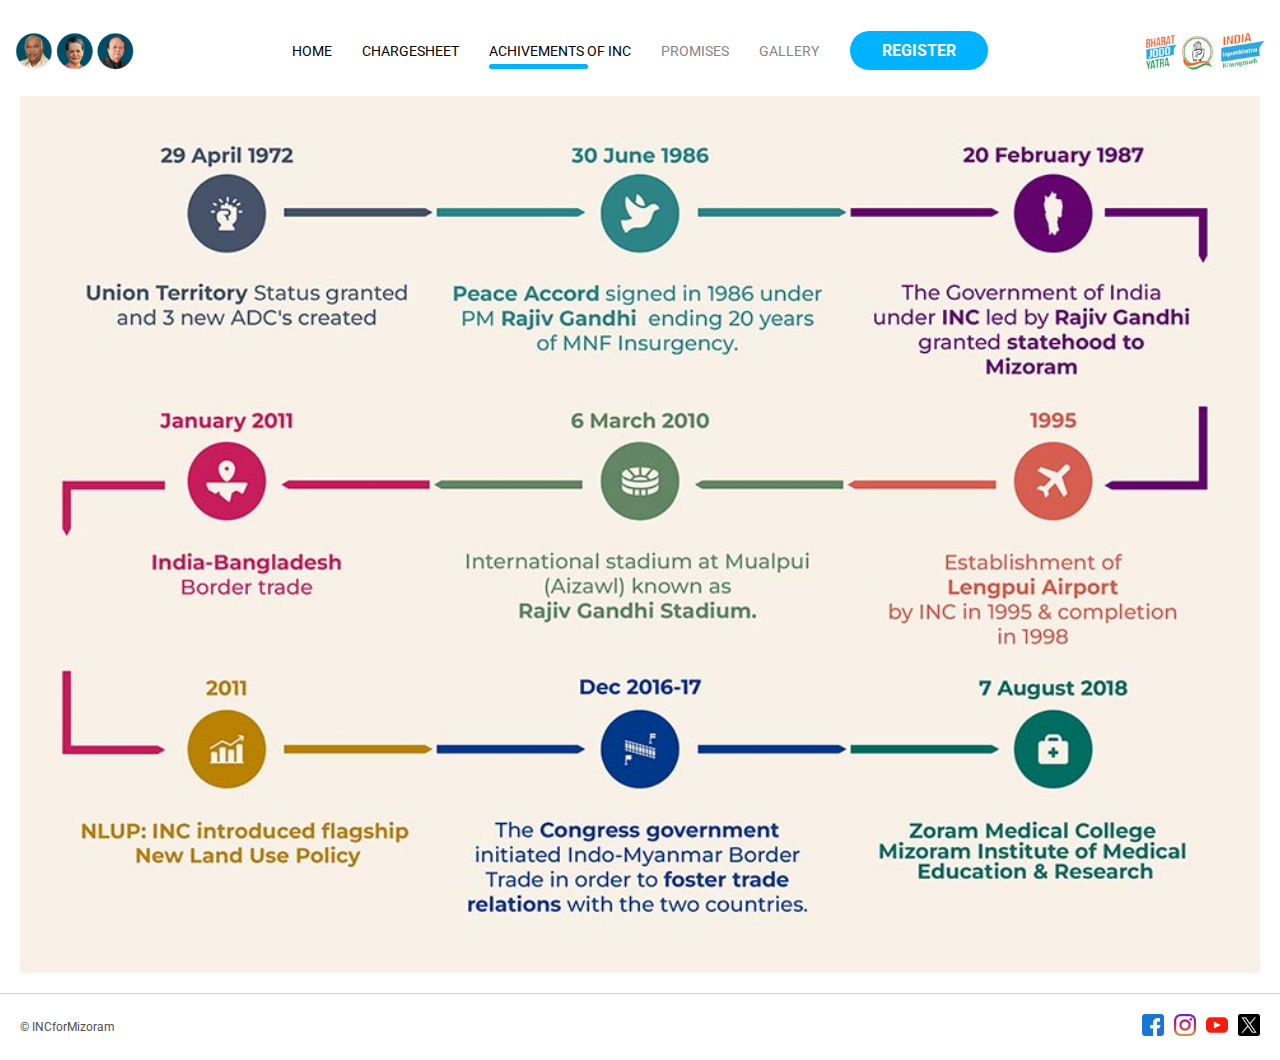
==== commit 0d338c0c: "revice 1" ====
--- a/achivements.html
+++ b/achivements.html
@@ -3,7 +3,7 @@
   <head>
     <meta charset="utf-8">
     <meta name="viewport" content="width=device-width, initial-scale=1, shrink-to-fit=no">
-    <title>Informizoram</title>
+    <title>Incformizoram</title>
     <link rel="icon" type="image/x-icon" href="images/favicon.ico">
     <!--Custom CSS-->
     <link rel="stylesheet" type="text/css" href="css/style.css">
@@ -42,7 +42,7 @@
               <a href="promises.html" class="navbar_anchor disable">PROMISES</a>
             </li>
             <li class="navbar_li">
-              <a href="archives.html" class="navbar_anchor disable">ARCHIVES</a>
+              <a href="gallery.html" class="navbar_anchor disable">GALLERY</a>
             </li>
             <li class="navbar_li">
               <a href="https://forms.gle/mt14nNWdo1T8io9u5" target="_blank">
@@ -65,7 +65,7 @@
     <div class="achive_sec">
       <div class="achive_info common_container">
          <img src="images/achievments.jpg" alt="achievments" class="achive_dkstp"/>
-         <img src="images/achievments-mob.jpeg" alt="achievments" class="achive_mob"/>
+         <img src="images/achievments-mob.png" alt="achievments" class="achive_mob"/>
       </div>
     </div>
     <!--Achive Section End-->
@@ -77,28 +77,28 @@
                <p class="footer_copy__txt">© INCforMizoram</p>
              </div>
              <div class="footer__social_media">
-                <ul class="social__media_wrap">
+              <ul class="social__media_wrap">
+                <li class="social__media_link">
+                  <a href="https://www.facebook.com/INCMizoram" target="_blank">
+                    <img src="images/facebook.png" alt="socialmedia"/>
+                  </a>
+                 </li>
                  <li class="social__media_link">
-                   <a href="https://twitter.com/INCMizoram" target="_blank">
-                     <img src="images/twitter.png" alt="socialmedia"/>
-                   </a>
-                  </li>
-                  <li class="social__media_link">
-                   <a href="https://www.facebook.com/INCMizoram" target="_blank">
-                     <img src="images/facebook.png" alt="socialmedia"/>
-                   </a>
-                  </li>
-                  <li class="social__media_link">
-                   <a href="https://www.instagram.com/incmizoram/" target="_blank">
-                     <img src="images/instagram.png" alt="socialmedia"/>
-                   </a>
-                  </li>
-                  <li class="social__media_link">
-                   <a href="https://www.youtube.com/@MPCC2023" target="_blank">
-                     <img src="images/youtube.png" alt="socialmedia"/>
-                   </a>
-                  </li>
-                </ul>
+                  <a href="https://www.instagram.com/congress_mizoram/" target="_blank">
+                    <img src="images/instagram.png" alt="socialmedia"/>
+                  </a>
+                 </li>
+                 <li class="social__media_link">
+                  <a href="https://www.youtube.com/@MPCC2023" target="_blank">
+                    <img src="images/youtube.png" alt="socialmedia"/>
+                  </a>
+                 </li>
+               <li class="social__media_link">
+                 <a href="https://twitter.com/INCMizoram" target="_blank">
+                   <img src="images/twitter.png" alt="socialmedia"/>
+                 </a>
+                </li>
+              </ul>
              </div>
          </div>
       </div>
--- a/css/style.css
+++ b/css/style.css
@@ -40,6 +40,7 @@
     margin: 0 auto;
     display: -webkit-bo-x;
     display: -ms-flexbox;
+    display: -webkit-box;
     display: flex;
     -webkit-box-pack: justify;
         -ms-flex-pack: justify;
@@ -74,11 +75,18 @@
     }
 }
 
+@media screen and (max-width:380px) {
+    .navbar_lead img,.navbar_logo img{
+        width: 90px;
+    }
+}
 .navbar_ul{
     display: -webkit-box;
     display: -ms-flexbox;
     display: flex;
-	align-items: center;
+	-webkit-box-align: center;
+	    -ms-flex-align: center;
+	        align-items: center;
     gap: 10px;
     -webkit-transition: all .3s ease-in;
     -o-transition: all .3s ease-in;
@@ -87,7 +95,7 @@
 
 @media screen and (max-width:1000px) {
     .navbar_ul{
-    height: 100%;
+    height: 200%;
     width: 0%;
     position: absolute;
     z-index: 33;
@@ -194,6 +202,8 @@
 
 .disable{
     color: #848484;
+	-webkit-transition: all .3s ease;
+	-o-transition: all .3s ease;
 	transition: all .3s ease;
 }
 
@@ -226,9 +236,11 @@
 	color: #fff;
   }
   .button:hover {
-	animation: none;
+	-webkit-animation: none;
+	        animation: none;
 	border-color: transparent;
-	box-shadow: inset 0 0 0 2px #000;
+	-webkit-box-shadow: inset 0 0 0 2px #000;
+	        box-shadow: inset 0 0 0 2px #000;
   }
   
   .button--primary {
@@ -241,18 +253,37 @@
   }
   
   .button-effect--pulse {
-	animation: button__pulse 2s infinite;
+	-webkit-animation: button__pulse 2s infinite;
+	        animation: button__pulse 2s infinite;
+  }
+  
+  @-webkit-keyframes button__pulse {
+	0% {
+	  -webkit-box-shadow: 0 0;
+	          box-shadow: 0 0;
+	}
+	70% {
+	  -webkit-box-shadow: 0 0 6px 10px rgba(255, 255, 255, 0);
+	          box-shadow: 0 0 6px 10px rgba(255, 255, 255, 0);
+	}
+	100% {
+	  -webkit-box-shadow: 0 0 0 0 rgba(255, 255, 255, 0);
+	          box-shadow: 0 0 0 0 rgba(255, 255, 255, 0);
+	}
   }
   
   @keyframes button__pulse {
 	0% {
-	  box-shadow: 0 0;
+	  -webkit-box-shadow: 0 0;
+	          box-shadow: 0 0;
 	}
 	70% {
-	  box-shadow: 0 0 6px 10px rgba(255, 255, 255, 0);
-	}
-	100% {
-	  box-shadow: 0 0 0 0 rgba(255, 255, 255, 0);
+	  -webkit-box-shadow: 0 0 6px 10px rgba(255, 255, 255, 0);
+	          box-shadow: 0 0 6px 10px rgba(255, 255, 255, 0);
+	}
+	100% {
+	  -webkit-box-shadow: 0 0 0 0 rgba(255, 255, 255, 0);
+	          box-shadow: 0 0 0 0 rgba(255, 255, 255, 0);
 	}
   }
 
@@ -333,7 +364,9 @@
    width: 100%;
    height: 100%;
    background: rgb(0,0,0);
-background: linear-gradient(180deg, rgba(0,0,0,0) 0%, rgba(1,107,154,0.31976540616246496) 35%, rgba(1,107,154,1) 100%);
+background: -webkit-gradient(linear, left top, left bottom, from(rgba(0,0,0,0)), color-stop(35%, rgba(1,107,154,0.31976540616246496)), to(rgb(1 107 154 / 37%)));
+background: -o-linear-gradient(top, rgba(0,0,0,0) 0%, rgba(1,107,154,0.31976540616246496) 35%, rgb(1 107 154 / 37%) 100%);
+background: linear-gradient(180deg, rgba(0,0,0,0) 0%, rgba(1,107,154,0.31976540616246496) 35%, rgb(1 107 154 / 37%) 100%);
    position: absolute;
    z-index: 1;	
 }
@@ -345,7 +378,9 @@
 	z-index: 2;
 	bottom: 0;
 	left: 50%;
-	transform: translate(-50%, -50%);
+	-webkit-transform: translate(-50%, -50%);
+	    -ms-transform: translate(-50%, -50%);
+	        transform: translate(-50%, -50%);
 }
 
 @media screen and (max-width:600px) {
@@ -360,11 +395,14 @@
 	font-size: 24px;
 	line-height: 30px;
 	margin-bottom: 30px;
+	background-color: #ff5722e8;
+    padding: 10px 0;
+    border-radius: 5px;
 }
 
 @media screen and (max-width:600px) {
 	.banner_txt{
-		font-size: 14px;
+		font-size: 16px;
 		line-height: 22px;
 	}	
 }
@@ -383,10 +421,12 @@
 }
 
 .banner__reg_btn{
-	background-color: #fff;
+	background-image: -webkit-gradient(linear, right top, left top, from(#ff6c3d), color-stop(51%, #29a6dc), to(#30a856));
+	background-image: -o-linear-gradient(right, #ff6c3d 0%, #29a6dc 51%, #30a856 100%);
+	background-image: linear-gradient(to left, #ff6c3d 0%, #29a6dc 51%, #30a856 100%);
 	border-radius: 5px;
 	padding: 8px 20px;
-	color: #0062cc;
+	color: #fff;
 	text-decoration: none;
 	font-weight: bold;
 }
@@ -894,6 +934,8 @@
 	display: inline-block;
 	color: #000;
 	border: 1px solid #000;
+	-webkit-transition: all 0.4s;
+	-o-transition: all 0.4s;
 	transition: all 0.4s;
 	border-radius: 3px;
 	font-size: 14px;
@@ -908,21 +950,33 @@
 	transform: translateY(3px);
   }
   .gallery {
+	display: -webkit-box;
+	display: -ms-flexbox;
 	display: flex;
-	justify-content: center;
+	-webkit-box-pack: center;
+	    -ms-flex-pack: center;
+	        justify-content: center;
+	width: -webkit-fit-content;
+	width: -moz-fit-content;
 	width: fit-content;
 	max-width: 1320px;
-	flex-wrap: wrap;
+	-ms-flex-wrap: wrap;
+	    flex-wrap: wrap;
 	margin: 25px auto;
 	/* gap: 14px; */
   }
   .gallery a {
+	display: -webkit-box;
+	display: -ms-flexbox;
 	display: flex;
   }
   .gallery .img_thumbnail {
 	width: 200px;
 	height: 220px;
-	object-fit: cover;
+	-o-object-fit: cover;
+	   object-fit: cover;
+	-webkit-transition: 0.3s ease-in-out;
+	-o-transition: 0.3s ease-in-out;
 	transition: 0.3s ease-in-out;
 	border-radius: 12px;
 	overflow: hidden;
@@ -930,7 +984,9 @@
   }
   
   .gallery .img_thumbnail:hover {
-	transform: scale(1.1);
+	-webkit-transform: scale(1.1);
+	    -ms-transform: scale(1.1);
+	        transform: scale(1.1);
   }
   
   .sets .hide,
@@ -952,6 +1008,8 @@
 	right: 25px;
 	top: 25px;
 	color: white;
+	-webkit-transition: 0.5s linear;
+	-o-transition: 0.5s linear;
 	transition: 0.5s linear;
 	outline: none;
 	border: none;
@@ -965,21 +1023,33 @@
 	background: #000000e7;
 	position: fixed;
 	top: 0;
+	display: -webkit-box;
+	display: -ms-flexbox;
 	display: flex;
-	flex-direction: column;
-	align-items: center;
-	justify-content: center;
+	-webkit-box-orient: vertical;
+	-webkit-box-direction: normal;
+	    -ms-flex-direction: column;
+	        flex-direction: column;
+	-webkit-box-align: center;
+	    -ms-flex-align: center;
+	        align-items: center;
+	-webkit-box-pack: center;
+	    -ms-flex-pack: center;
+	        justify-content: center;
 	left: 0;
 	z-index: 9999;
   }
   .imgPreview {
 	width: 70%;
-	object-fit: scale-down;
+	-o-object-fit: scale-down;
+	   object-fit: scale-down;
 	max-height: 40vw;
 	height: auto;
   }
   .prevButton,
   .nextButton {
+	-webkit-transition: 1s linear;
+	-o-transition: 1s linear;
 	transition: 1s linear;
 	padding: 10px 35px;
 	font-size: 18px;
@@ -1062,11 +1132,14 @@
 	z-index: 1;
 	top: 50%;
 	left: 50%;
-	transform: translate(-50%, -50%);
+	-webkit-transform: translate(-50%, -50%);
+	    -ms-transform: translate(-50%, -50%);
+	        transform: translate(-50%, -50%);
   }
 .vid_play_ico img{
 	max-width: 44px;
-	filter: grayscale(100%);
+	-webkit-filter: grayscale(100%);
+	        filter: grayscale(100%);
 }
 .butonsSection{
 	display: none;
@@ -1084,11 +1157,18 @@
 }
 
 .promises_wrapper{
+	display: -webkit-box;
+	display: -ms-flexbox;
 	display: flex;
-	align-items: center;
+	-webkit-box-align: center;
+	    -ms-flex-align: center;
+	        align-items: center;
 	gap: 30px;
-	flex-wrap: wrap;
-	justify-content: center;
+	-ms-flex-wrap: wrap;
+	    flex-wrap: wrap;
+	-webkit-box-pack: center;
+	    -ms-flex-pack: center;
+	        justify-content: center;
 }
 
 .promises_info img{
@@ -1108,9 +1188,15 @@
 	color: #504e4e;
 }
 .footer__info{
+	display: -webkit-box;
+	display: -ms-flexbox;
 	display: flex;
-	align-items: center;
-	justify-content: space-between;
+	-webkit-box-align: center;
+	    -ms-flex-align: center;
+	        align-items: center;
+	-webkit-box-pack: justify;
+	    -ms-flex-pack: justify;
+	        justify-content: space-between;
 }
 .social__media_link a img{
 	width: 100%;
@@ -1118,8 +1204,12 @@
 }
 
 .social__media_wrap{
+	display: -webkit-box;
+	display: -ms-flexbox;
 	display: flex;
-	align-items: center;
+	-webkit-box-align: center;
+	    -ms-flex-align: center;
+	        align-items: center;
 	gap: 10px;
 }
 
@@ -1129,4 +1219,434 @@
 
 /************Footer End*******************/
 
-
+/************Share Now Btn Anim Start*******************/
+svg {
+	position: absolute;
+	top: -4000px;
+	left: -4000px;
+  }
+  
+  #gooey-button {
+	padding: 1rem;
+	font-size: 1rem;
+	border: none;
+	color: #fff;
+	font-weight: bold;
+	cursor: pointer;
+	-webkit-filter: url("#gooey");
+	        filter: url("#gooey");
+	position: relative;
+	background-color: #00B2FF;
+  }
+  #gooey-button:focus {
+	outline: none;
+  }
+  #gooey-button .bubbles {
+	position: absolute;
+	top: 0;
+	left: 0;
+	bottom: 0;
+	right: 0;
+  }
+  #gooey-button .bubbles .bubble {
+	background-color: #00B2FF;
+	border-radius: 100%;
+	position: absolute;
+	top: 0;
+	left: 0;
+	display: block;
+	z-index: -1;
+  }
+  #gooey-button .bubbles .bubble:nth-child(1) {
+	left: 84px;
+	width: 25px;
+	height: 25px;
+	-webkit-animation: move-1 3.02s infinite;
+			animation: move-1 3.02s infinite;
+	-webkit-animation-delay: 0.2s;
+			animation-delay: 0.2s;
+  }
+  #gooey-button .bubbles .bubble:nth-child(2) {
+	left: 37px;
+	width: 25px;
+	height: 25px;
+	-webkit-animation: move-2 3.04s infinite;
+			animation: move-2 3.04s infinite;
+	-webkit-animation-delay: 0.4s;
+			animation-delay: 0.4s;
+  }
+  #gooey-button .bubbles .bubble:nth-child(3) {
+	left: 99px;
+	width: 25px;
+	height: 25px;
+	-webkit-animation: move-3 3.06s infinite;
+			animation: move-3 3.06s infinite;
+	-webkit-animation-delay: 0.6s;
+			animation-delay: 0.6s;
+  }
+  #gooey-button .bubbles .bubble:nth-child(4) {
+	left: 22px;
+	width: 25px;
+	height: 25px;
+	-webkit-animation: move-4 3.08s infinite;
+			animation: move-4 3.08s infinite;
+	-webkit-animation-delay: 0.8s;
+			animation-delay: 0.8s;
+  }
+  #gooey-button .bubbles .bubble:nth-child(5) {
+	left: 39px;
+	width: 25px;
+	height: 25px;
+	-webkit-animation: move-5 3.1s infinite;
+			animation: move-5 3.1s infinite;
+	-webkit-animation-delay: 1s;
+			animation-delay: 1s;
+  }
+  #gooey-button .bubbles .bubble:nth-child(6) {
+	left: 65px;
+	width: 25px;
+	height: 25px;
+	-webkit-animation: move-6 3.12s infinite;
+			animation: move-6 3.12s infinite;
+	-webkit-animation-delay: 1.2s;
+			animation-delay: 1.2s;
+  }
+  #gooey-button .bubbles .bubble:nth-child(7) {
+	left: 94px;
+	width: 25px;
+	height: 25px;
+	-webkit-animation: move-7 3.14s infinite;
+			animation: move-7 3.14s infinite;
+	-webkit-animation-delay: 1.4s;
+			animation-delay: 1.4s;
+  }
+  #gooey-button .bubbles .bubble:nth-child(8) {
+	left: 76px;
+	width: 25px;
+	height: 25px;
+	-webkit-animation: move-8 3.16s infinite;
+			animation: move-8 3.16s infinite;
+	-webkit-animation-delay: 1.6s;
+			animation-delay: 1.6s;
+  }
+  #gooey-button .bubbles .bubble:nth-child(9) {
+	left: 41px;
+	width: 25px;
+	height: 25px;
+	-webkit-animation: move-9 3.18s infinite;
+			animation: move-9 3.18s infinite;
+	-webkit-animation-delay: 1.8s;
+			animation-delay: 1.8s;
+  }
+  #gooey-button .bubbles .bubble:nth-child(10) {
+	left: 37px;
+	width: 25px;
+	height: 25px;
+	-webkit-animation: move-10 3.2s infinite;
+			animation: move-10 3.2s infinite;
+	-webkit-animation-delay: 2s;
+			animation-delay: 2s;
+  }
+  
+  @-webkit-keyframes move-1 {
+	0% {
+	  -webkit-transform: translate(0, 0);
+	          transform: translate(0, 0);
+	}
+	99% {
+	  -webkit-transform: translate(0, -106px);
+	          transform: translate(0, -106px);
+	}
+	100% {
+	  -webkit-transform: translate(0, 0);
+	          transform: translate(0, 0);
+	  opacity: 0;
+	}
+  }
+  
+  @keyframes move-1 {
+	0% {
+	  -webkit-transform: translate(0, 0);
+	          transform: translate(0, 0);
+	}
+	99% {
+	  -webkit-transform: translate(0, -106px);
+	          transform: translate(0, -106px);
+	}
+	100% {
+	  -webkit-transform: translate(0, 0);
+	          transform: translate(0, 0);
+	  opacity: 0;
+	}
+  }
+  @-webkit-keyframes move-2 {
+	0% {
+	  -webkit-transform: translate(0, 0);
+	          transform: translate(0, 0);
+	}
+	99% {
+	  -webkit-transform: translate(0, -97px);
+	          transform: translate(0, -97px);
+	}
+	100% {
+	  -webkit-transform: translate(0, 0);
+	          transform: translate(0, 0);
+	  opacity: 0;
+	}
+  }
+  @keyframes move-2 {
+	0% {
+	  -webkit-transform: translate(0, 0);
+	          transform: translate(0, 0);
+	}
+	99% {
+	  -webkit-transform: translate(0, -97px);
+	          transform: translate(0, -97px);
+	}
+	100% {
+	  -webkit-transform: translate(0, 0);
+	          transform: translate(0, 0);
+	  opacity: 0;
+	}
+  }
+  @-webkit-keyframes move-3 {
+	0% {
+	  -webkit-transform: translate(0, 0);
+	          transform: translate(0, 0);
+	}
+	99% {
+	  -webkit-transform: translate(0, -103px);
+	          transform: translate(0, -103px);
+	}
+	100% {
+	  -webkit-transform: translate(0, 0);
+	          transform: translate(0, 0);
+	  opacity: 0;
+	}
+  }
+  @keyframes move-3 {
+	0% {
+	  -webkit-transform: translate(0, 0);
+	          transform: translate(0, 0);
+	}
+	99% {
+	  -webkit-transform: translate(0, -103px);
+	          transform: translate(0, -103px);
+	}
+	100% {
+	  -webkit-transform: translate(0, 0);
+	          transform: translate(0, 0);
+	  opacity: 0;
+	}
+  }
+  @-webkit-keyframes move-4 {
+	0% {
+	  -webkit-transform: translate(0, 0);
+	          transform: translate(0, 0);
+	}
+	99% {
+	  -webkit-transform: translate(0, -101px);
+	          transform: translate(0, -101px);
+	}
+	100% {
+	  -webkit-transform: translate(0, 0);
+	          transform: translate(0, 0);
+	  opacity: 0;
+	}
+  }
+  @keyframes move-4 {
+	0% {
+	  -webkit-transform: translate(0, 0);
+	          transform: translate(0, 0);
+	}
+	99% {
+	  -webkit-transform: translate(0, -101px);
+	          transform: translate(0, -101px);
+	}
+	100% {
+	  -webkit-transform: translate(0, 0);
+	          transform: translate(0, 0);
+	  opacity: 0;
+	}
+  }
+  @-webkit-keyframes move-5 {
+	0% {
+	  -webkit-transform: translate(0, 0);
+	          transform: translate(0, 0);
+	}
+	99% {
+	  -webkit-transform: translate(0, -109px);
+	          transform: translate(0, -109px);
+	}
+	100% {
+	  -webkit-transform: translate(0, 0);
+	          transform: translate(0, 0);
+	  opacity: 0;
+	}
+  }
+  @keyframes move-5 {
+	0% {
+	  -webkit-transform: translate(0, 0);
+	          transform: translate(0, 0);
+	}
+	99% {
+	  -webkit-transform: translate(0, -109px);
+	          transform: translate(0, -109px);
+	}
+	100% {
+	  -webkit-transform: translate(0, 0);
+	          transform: translate(0, 0);
+	  opacity: 0;
+	}
+  }
+  @-webkit-keyframes move-6 {
+	0% {
+	  -webkit-transform: translate(0, 0);
+	          transform: translate(0, 0);
+	}
+	99% {
+	  -webkit-transform: translate(0, -98px);
+	          transform: translate(0, -98px);
+	}
+	100% {
+	  -webkit-transform: translate(0, 0);
+	          transform: translate(0, 0);
+	  opacity: 0;
+	}
+  }
+  @keyframes move-6 {
+	0% {
+	  -webkit-transform: translate(0, 0);
+	          transform: translate(0, 0);
+	}
+	99% {
+	  -webkit-transform: translate(0, -98px);
+	          transform: translate(0, -98px);
+	}
+	100% {
+	  -webkit-transform: translate(0, 0);
+	          transform: translate(0, 0);
+	  opacity: 0;
+	}
+  }
+  @-webkit-keyframes move-7 {
+	0% {
+	  -webkit-transform: translate(0, 0);
+	          transform: translate(0, 0);
+	}
+	99% {
+	  -webkit-transform: translate(0, -51px);
+	          transform: translate(0, -51px);
+	}
+	100% {
+	  -webkit-transform: translate(0, 0);
+	          transform: translate(0, 0);
+	  opacity: 0;
+	}
+  }
+  @keyframes move-7 {
+	0% {
+	  -webkit-transform: translate(0, 0);
+	          transform: translate(0, 0);
+	}
+	99% {
+	  -webkit-transform: translate(0, -51px);
+	          transform: translate(0, -51px);
+	}
+	100% {
+	  -webkit-transform: translate(0, 0);
+	          transform: translate(0, 0);
+	  opacity: 0;
+	}
+  }
+  @-webkit-keyframes move-8 {
+	0% {
+	  -webkit-transform: translate(0, 0);
+	          transform: translate(0, 0);
+	}
+	99% {
+	  -webkit-transform: translate(0, -110px);
+	          transform: translate(0, -110px);
+	}
+	100% {
+	  -webkit-transform: translate(0, 0);
+	          transform: translate(0, 0);
+	  opacity: 0;
+	}
+  }
+  @keyframes move-8 {
+	0% {
+	  -webkit-transform: translate(0, 0);
+	          transform: translate(0, 0);
+	}
+	99% {
+	  -webkit-transform: translate(0, -110px);
+	          transform: translate(0, -110px);
+	}
+	100% {
+	  -webkit-transform: translate(0, 0);
+	          transform: translate(0, 0);
+	  opacity: 0;
+	}
+  }
+  @-webkit-keyframes move-9 {
+	0% {
+	  -webkit-transform: translate(0, 0);
+	          transform: translate(0, 0);
+	}
+	99% {
+	  -webkit-transform: translate(0, -109px);
+	          transform: translate(0, -109px);
+	}
+	100% {
+	  -webkit-transform: translate(0, 0);
+	          transform: translate(0, 0);
+	  opacity: 0;
+	}
+  }
+  @keyframes move-9 {
+	0% {
+	  -webkit-transform: translate(0, 0);
+	          transform: translate(0, 0);
+	}
+	99% {
+	  -webkit-transform: translate(0, -109px);
+	          transform: translate(0, -109px);
+	}
+	100% {
+	  -webkit-transform: translate(0, 0);
+	          transform: translate(0, 0);
+	  opacity: 0;
+	}
+  }
+  @-webkit-keyframes move-10 {
+	0% {
+	  -webkit-transform: translate(0, 0);
+	          transform: translate(0, 0);
+	}
+	99% {
+	  -webkit-transform: translate(0, -88px);
+	          transform: translate(0, -88px);
+	}
+	100% {
+	  -webkit-transform: translate(0, 0);
+	          transform: translate(0, 0);
+	  opacity: 0;
+	}
+  }
+  @keyframes move-10 {
+	0% {
+	  -webkit-transform: translate(0, 0);
+	          transform: translate(0, 0);
+	}
+	99% {
+	  -webkit-transform: translate(0, -88px);
+	          transform: translate(0, -88px);
+	}
+	100% {
+	  -webkit-transform: translate(0, 0);
+	          transform: translate(0, 0);
+	  opacity: 0;
+	}
+  }
+/************Share Now Btn Anim End*******************/